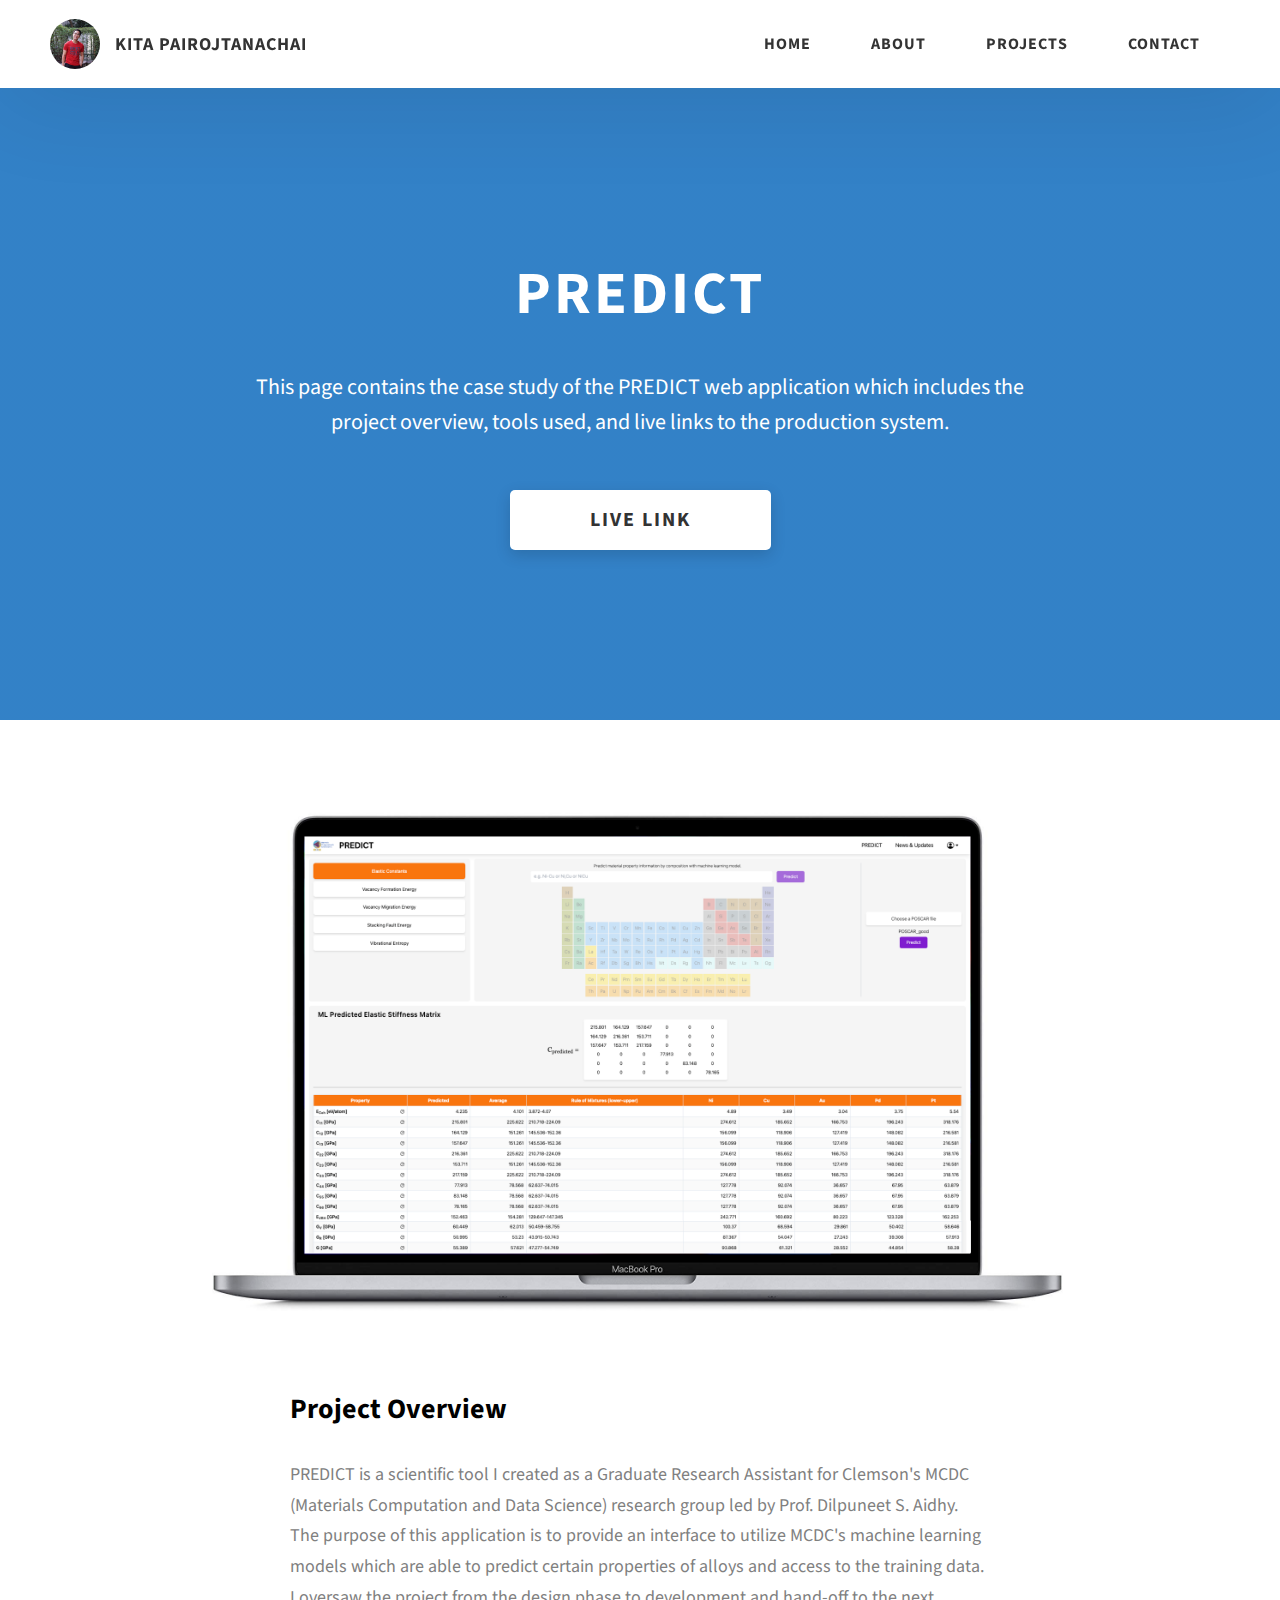
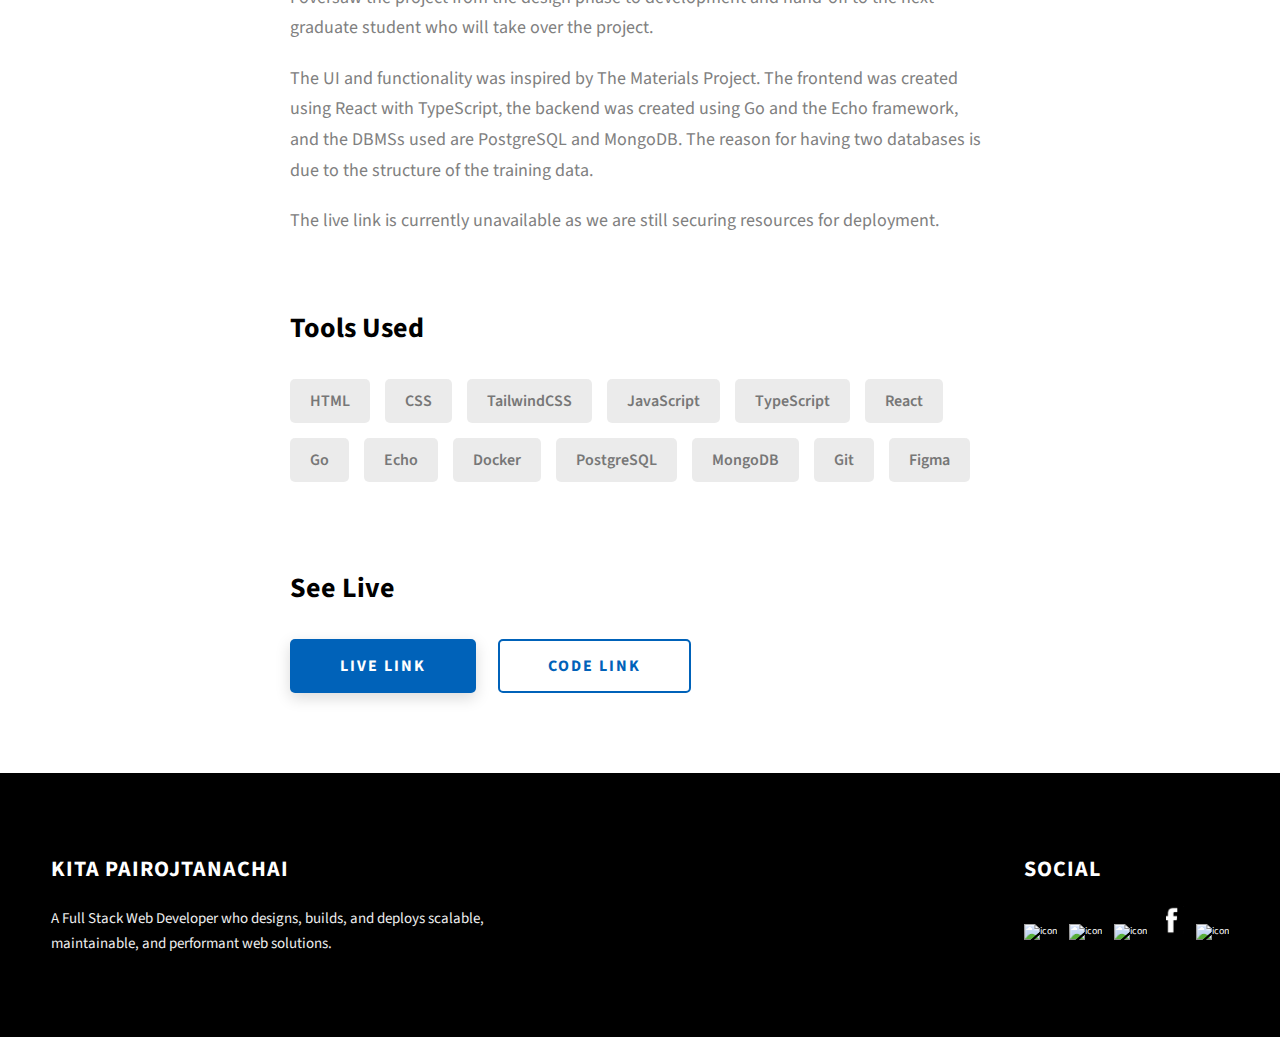
==== project-predict.html @ 4d2ec71a "first commit" ====
<!DOCTYPE html>
<html lang="en">
  <head>
    <meta charset="UTF-8" />
    <meta name="viewport" content="width=device-width, initial-scale=1.0" />
    <meta http-equiv="X-UA-Compatible" content="ie=edge" />
    <title>Case Study of PREDICT</title>
    <meta name="description" content="Case study page of PREDICT" />

    <link rel="stylesheet" href="css/style.css" />

    <link rel="preconnect" href="https://fonts.googleapis.com" />
    <link rel="preconnect" href="https://fonts.gstatic.com" crossorigin />
    <link
      href="https://fonts.googleapis.com/css2?family=Source+Sans+Pro:wght@400;600;700;900&display=swap"
      rel="stylesheet"
    />
  </head>
  <body>
    <header class="header">
      <div class="header__content">
        <div class="header__logo-container">
          <div class="header__logo-img-cont">
            <img
              src="./assets/png/profile.png"
              alt="Ram Maheshwari Logo Image"
              class="header__logo-img"
            />
          </div>
          <span class="header__logo-sub">Kita Pairojtanachai</span>
        </div>
        <div class="header__main">
          <ul class="header__links">
            <li class="header__link-wrapper">
              <a href="./index.html" class="header__link"> Home </a>
            </li>
            <li class="header__link-wrapper">
              <a href="./index.html#about" class="header__link">About </a>
            </li>
            <li class="header__link-wrapper">
              <a href="./index.html#projects" class="header__link">
                Projects
              </a>
            </li>
            <li class="header__link-wrapper">
              <a href="./index.html#contact" class="header__link"> Contact </a>
            </li>
          </ul>
          <div class="header__main-ham-menu-cont">
            <img
              src="./assets/svg/ham-menu.svg"
              alt="hamburger menu"
              class="header__main-ham-menu"
            />
            <img
              src="./assets/svg/ham-menu-close.svg"
              alt="hamburger menu close"
              class="header__main-ham-menu-close d-none"
            />
          </div>
        </div>
      </div>
      <div class="header__sm-menu">
        <div class="header__sm-menu-content">
          <ul class="header__sm-menu-links">
            <li class="header__sm-menu-link">
              <a href="./index.html"> Home </a>
            </li>

            <li class="header__sm-menu-link">
              <a href="./index.html#about"> About </a>
            </li>

            <li class="header__sm-menu-link">
              <a href="./index.html#projects"> Projects </a>
            </li>

            <li class="header__sm-menu-link">
              <a href="./index.html#contact"> Contact </a>
            </li>
          </ul>
        </div>
      </div>
    </header>
    <section class="project-cs-hero">
      <div class="project-cs-hero__content">
        <h1 class="heading-primary">PREDICT</h1>
        <div class="project-cs-hero__info">
          <p class="text-primary">
            This page contains the case study of the PREDICT web application
            which includes the project overview, tools used, and live links to
            the production system.
          </p>
        </div>
        <div class="project-cs-hero__cta">
          <a href="#" class="btn btn--bg" target="_blank">Live Link</a>
        </div>
      </div>
    </section>
    <section class="project-details">
      <div class="main-container">
        <div class="project-details__content">
          <div class="project-details__showcase-img-cont">
            <img
              src="./assets/png/project-predict.png"
              alt="Project Image"
              class="project-details__showcase-img"
            />
          </div>
          <div class="project-details__content-main">
            <div class="project-details__desc">
              <h3 class="project-details__content-title">Project Overview</h3>
              <p class="project-details__desc-para">
                PREDICT is a scientific tool I created as a Graduate Research
                Assistant for Clemson's MCDC (Materials Computation and Data
                Science) research group led by Prof. Dilpuneet S. Aidhy. The
                purpose of this application is to provide an interface to
                utilize MCDC's machine learning models which are able to predict
                certain properties of alloys and access to the training data. I
                oversaw the project from the design phase to development and
                hand-off to the next graduate student who will take over the
                project.
              </p>
              <p class="project-details__desc-para">
                The UI and functionality was inspired by The Materials Project.
                The frontend was created using React with TypeScript, the
                backend was created using Go and the Echo framework, and the
                DBMSs used are PostgreSQL and MongoDB. The reason for having two
                databases is due to the structure of the training data.
              </p>
              <p class="project-details__desc-para">
                The live link is currently unavailable as we are still securing
                resources for deployment.
              </p>
            </div>
            <div class="project-details__tools-used">
              <h3 class="project-details__content-title">Tools Used</h3>
              <div class="skills">
                <div class="skills__skill">HTML</div>
                <div class="skills__skill">CSS</div>
                <div class="skills__skill">TailwindCSS</div>
                <div class="skills__skill">JavaScript</div>
                <div class="skills__skill">TypeScript</div>
                <div class="skills__skill">React</div>
                <div class="skills__skill">Go</div>
                <div class="skills__skill">Echo</div>
                <div class="skills__skill">Docker</div>
                <div class="skills__skill">PostgreSQL</div>
                <div class="skills__skill">MongoDB</div>
                <div class="skills__skill">Git</div>
                <div class="skills__skill">Figma</div>
              </div>
            </div>
            <div class="project-details__links">
              <h3 class="project-details__content-title">See Live</h3>
              <a
                href="#"
                class="btn btn--med btn--theme project-details__links-btn"
                target="_blank"
                >Live Link</a
              >
              <a
                href="#"
                class="btn btn--med btn--theme-inv project-details__links-btn"
                target="_blank"
                >Code Link</a
              >
            </div>
          </div>
        </div>
      </div>
    </section>
    <footer class="main-footer">
      <div class="main-container">
        <div class="main-footer__upper">
          <div class="main-footer__row main-footer__row-1">
            <h2 class="heading heading-sm main-footer__heading-sm">
              <span>Social</span>
            </h2>
            <div class="main-footer__social-cont">
              <a
                target="_blank"
                rel="noreferrer"
                href="https://www.linkedin.com/in/chris-kpc/"
              >
                <img
                  class="main-footer__icon"
                  src="./assets/png/linkedin-ico.png"
                  alt="icon"
                />
              </a>
              <a
                target="_blank"
                rel="noreferrer"
                href="https://github.com/KitaPDev"
              >
                <img
                  class="main-footer__icon"
                  src="./assets/png/github-ico.png"
                  alt="icon"
                />
              </a>
              <a
                target="_blank"
                rel="noreferrer"
                href="https://twitter.com/Kita_P1"
              >
                <img
                  class="main-footer__icon"
                  src="./assets/png/twitter-ico.png"
                  alt="icon"
                />
              </a>
              <a
                target="_blank"
                rel="noreferrer"
                href="https://www.facebook.com/kita.pairojtanachai/"
              >
                <img
                  class="main-footer__icon"
                  src="./assets/png/fb-ico.png"
                  alt="icon"
                />
              </a>
              <a
                target="_blank"
                rel="noreferrer"
                href="https://www.instagram.com/chris.kpc/"
              >
                <img
                  class="main-footer__icon main-footer__icon--mr-none"
                  src="./assets/png/insta-ico.png"
                  alt="icon"
                />
              </a>
            </div>
          </div>
          <div class="main-footer__row main-footer__row-2">
            <h4 class="heading heading-sm text-lt">Kita Pairojtanachai</h4>
            <p class="main-footer__short-desc">
              A Full Stack Web Developer who designs, builds, and deploys
              scalable, maintainable, and performant web solutions.
            </p>
          </div>
        </div>
      </div>
    </footer>
    <script src="./index.js"></script>
  </body>
</html>
---- css/style.css ----
/*
0 - 600px:      Phone
600 - 900px:    Tablet portrait
900 - 1200px:   Tablet landscape
[1200 - 1800] is where our normal styles apply
1800px + :      Big desktop
$breakpoint arguement choices:
- phone
- tab-port
- tab-land
- big-desktop

Inside media queries 1em is always 16px i.e 1em = 16px at every screen size only inside media queries
*/
*,
*::after,
*::before {
  margin: 0;
  padding: 0;
  box-sizing: inherit;
  font-family: inherit;
}

html {
  font-size: 62.5%;
  scroll-behavior: smooth;
}
@media only screen and (max-width: 75em) {
  html {
    font-size: 59%;
  }
}
@media only screen and (max-width: 56.25em) {
  html {
    font-size: 56%;
  }
}
@media only screen and (min-width: 112.5em) {
  html {
    font-size: 65%;
  }
}

body {
  box-sizing: border-box;
  position: relative;
  line-height: 1.5;
  font-family: sans-serif;
  overflow-x: hidden;
  overflow-y: scroll;
  font-family: "Source Sans Pro", sans-serif;
}

a {
  text-decoration: none;
  color: inherit;
}

li {
  list-style: none;
}

input:focus,
button:focus,
a:focus,
textarea:focus {
  outline: none;
}

button {
  border: none;
  cursor: pointer;
}

textarea {
  resize: none;
}

.heading-primary {
  font-size: 6rem;
  text-transform: uppercase;
  letter-spacing: 3px;
  text-align: center;
}
@media only screen and (max-width: 37.5em) {
  .heading-primary {
    font-size: 4.5rem;
  }
}

.heading-sec__mb-bg {
  margin-bottom: 11rem;
}
@media only screen and (max-width: 56.25em) {
  .heading-sec__mb-bg {
    margin-bottom: 8rem;
  }
}

.heading-sec__mb-med {
  margin-bottom: 9rem;
}
@media only screen and (max-width: 56.25em) {
  .heading-sec__mb-med {
    margin-bottom: 8rem;
  }
}

.heading-sec__main {
  display: block;
  font-size: 4rem;
  text-transform: uppercase;
  letter-spacing: 1px;
  letter-spacing: 3px;
  text-align: center;
  margin-bottom: 3.5rem;
  position: relative;
}
.heading-sec__main--lt {
  color: #fff;
}
.heading-sec__main--lt::after {
  content: "";
  background: #fff !important;
}
.heading-sec__main::after {
  content: "";
  position: absolute;
  top: calc(100% + 1.5rem);
  height: 5px;
  width: 3rem;
  background: #0062b9;
  left: 50%;
  transform: translateX(-50%);
  border-radius: 5px;
}
@media only screen and (max-width: 37.5em) {
  .heading-sec__main::after {
    top: calc(100% + 1.2rem);
  }
}

.heading-sec__sub {
  display: block;
  text-align: center;
  color: #777;
  font-size: 2rem;
  font-weight: 500;
  max-width: 80rem;
  margin: auto;
  line-height: 1.6;
}
@media only screen and (max-width: 37.5em) {
  .heading-sec__sub {
    font-size: 1.8rem;
  }
}
.heading-sec__sub--lt {
  color: #eee;
}

.heading-sm {
  font-size: 2.2rem;
  text-transform: uppercase;
  letter-spacing: 1px;
}

.main-container {
  max-width: 120rem;
  margin: auto;
  width: 92%;
}

.btn {
  background: #fff;
  color: #333;
  text-transform: uppercase;
  letter-spacing: 2px;
  display: inline-block;
  font-weight: 700;
  border-radius: 5px;
  box-shadow: 0 5px 15px 0 rgba(0, 0, 0, 0.15);
  transition: transform 0.3s;
}
.btn:hover {
  transform: translateY(-3px);
}
.btn--bg {
  padding: 1.5rem 8rem;
  font-size: 2rem;
}
.btn--med {
  padding: 1.5rem 5rem;
  font-size: 1.6rem;
}
.btn--theme {
  background: #0062b9;
  color: #fff;
}
.btn--theme-inv {
  color: #0062b9;
  background: #fff;
  border: 2px solid #0062b9;
  box-shadow: none;
  padding: calc(1.5rem - 2px) calc(5rem - 2px);
}

.sec-pad {
  padding: 12rem 0;
}
@media only screen and (max-width: 56.25em) {
  .sec-pad {
    padding: 8rem 0;
  }
}

.text-primary {
  color: #fff;
  font-size: 2.2rem;
  text-align: center;
  width: 100%;
  line-height: 1.6;
}
@media only screen and (max-width: 37.5em) {
  .text-primary {
    font-size: 2rem;
  }
}

.d-none {
  display: none;
}

.home-hero {
  color: #fff;
  background: linear-gradient(
      to right,
      rgba(0, 98, 185, 0.8),
      rgba(0, 98, 185, 0.8)
    ),
    url(../../assets/svg/common-bg.svg);
  background-position: center;
  height: 100vh;
  min-height: 80rem;
  max-height: 120rem;
  position: relative;
}
@media only screen and (max-width: 37.5em) {
  .home-hero {
    height: unset;
    min-height: unset;
  }
}
.home-hero__socials {
  position: absolute;
  top: 50%;
  border: 2px solid #eee;
  border-left: 2px solid #eee;
  transform: translateY(-50%);
}
@media only screen and (max-width: 56.25em) {
  .home-hero__socials {
    display: none;
  }
}
.home-hero__mouse-scroll-cont {
  position: absolute;
  bottom: 3%;
  left: 50%;
  transform: translateX(-50%);
}
@media only screen and (max-width: 37.5em) {
  .home-hero__mouse-scroll-cont {
    display: none;
  }
}
.home-hero__social {
  width: 5rem;
}
.home-hero__social-icon-link {
  width: 100%;
  display: block;
  padding: 1.2rem;
  border-bottom: 2px solid #eee;
  transition: background 0.3s;
}
.home-hero__social-icon-link:hover {
  background: rgba(255, 255, 255, 0.1);
}
.home-hero__social-icon-link--bd-none {
  border-bottom: 0;
}
.home-hero__social-icon {
  width: 100%;
}
.home-hero__content {
  position: absolute;
  top: 50%;
  left: 50%;
  transform: translate(-50%, -50%);
  max-width: 90rem;
  width: 92%;
}
@media only screen and (max-width: 37.5em) {
  .home-hero__content {
    padding: 19rem 0 13rem 0;
    margin: auto;
    position: static;
    transform: translate(0, 0);
  }
}
.home-hero__info {
  margin: 3rem auto 0 auto;
  max-width: 80rem;
}
.home-hero__cta {
  margin-top: 5rem;
  text-align: center;
}

.about {
  background: #fafafa;
}
.about__content {
  display: grid;
  grid-template-columns: 1fr 1fr;
  grid-gap: 10rem;
}
@media only screen and (max-width: 56.25em) {
  .about__content {
    grid-template-columns: 1fr;
    grid-gap: 8rem;
  }
}
.about__content-title {
  font-weight: 700;
  font-size: 2.8rem;
  margin-bottom: 3rem;
}
@media only screen and (max-width: 37.5em) {
  .about__content-title {
    font-size: 2.4rem;
  }
}
.about__content-details-para {
  font-size: 1.8rem;
  color: grey;
  max-width: 60rem;
  line-height: 1.7;
  margin-bottom: 1rem;
}
.about__content-details-para--hl {
  font-weight: 700;
  margin: 0 3px;
}
.about__content-details-para:last-child {
  margin-bottom: 4rem;
}

.projects__row {
  display: grid;
  grid-template-columns: 1.5fr 1fr;
  grid-gap: 5rem;
  margin-bottom: 11rem;
}
@media only screen and (max-width: 56.25em) {
  .projects__row {
    grid-template-columns: 1fr;
    grid-gap: 2rem;
    margin-bottom: 8rem;
  }
}
@media only screen and (max-width: 56.25em) {
  .projects__row {
    text-align: center;
  }
}
.projects__row:last-child {
  margin-bottom: 0;
}
.projects__row-img-cont {
  overflow: hidden;
}
.projects__row-img {
  width: 100%;
  display: block;
  object-fit: cover;
}
.projects__row-content {
  padding: 2rem 0;
  display: flex;
  justify-content: center;
  flex-direction: column;
  align-items: flex-start;
}
@media only screen and (max-width: 56.25em) {
  .projects__row-content {
    align-items: center;
  }
}
.projects__row-content-title {
  font-weight: 700;
  font-size: 2.8rem;
  margin-bottom: 2rem;
}
@media only screen and (max-width: 37.5em) {
  .projects__row-content-title {
    font-size: 2.4rem;
  }
}
.projects__row-content-desc {
  font-size: 1.8rem;
  color: grey;
  max-width: 60rem;
  line-height: 1.7;
  margin-bottom: 3rem;
}
@media only screen and (max-width: 37.5em) {
  .projects__row-content-desc {
    font-size: 1.7rem;
  }
}

.contact {
  background: linear-gradient(
      to right,
      rgba(0, 98, 185, 0.8),
      rgba(0, 98, 185, 0.8)
    ),
    url(../../assets/svg/common-bg.svg);
  background-size: cover;
  background-position: center;
}
.contact__form-container {
  box-shadow: 0 0 10px rgba(0, 0, 0, 0.1);
  background: white;
  padding: 4rem;
  margin-top: 6rem;
  max-width: 80rem;
  text-align: right;
  width: 95%;
  border-radius: 5px;
  margin: 5rem auto 0 auto;
}
@media only screen and (max-width: 37.5em) {
  .contact__form-container {
    padding: 3rem;
  }
}
.contact__form-field {
  margin-bottom: 4rem;
}
@media only screen and (max-width: 37.5em) {
  .contact__form-field {
    margin-bottom: 3rem;
  }
}
.contact__form-label {
  color: #666;
  font-size: 1.4rem;
  letter-spacing: 1px;
  font-weight: 700;
  margin-bottom: 1rem;
  display: block;
  text-align: left;
}
.contact__form-input {
  color: #333;
  padding: 2rem;
  width: 100%;
  border: 1px solid #ebebeb;
  font-size: 1.6rem;
  letter-spacing: 0px;
  background: #f0f0f0;
  border-radius: 5px;
  font-weight: 600;
  /* Code for Modern Browsers */
  /* Code for WebKit, Blink, Edge */
  /* Code for Internet Explorer 10-11 */
  /* Code for Microsoft Edge */
  /* Code for Mozilla Firefox 4 to 18 */
  /* Code for Mozilla Firefox 19+ */
}
.contact__form-input::placeholder {
  color: #999;
  font-weight: 600;
  font-size: 1.6rem;
}
.contact__form-input::-webkit-input-placeholder {
  color: #999;
  font-weight: 600;
  font-size: 1.6rem;
}
.contact__form-input:-ms-input-placeholder {
  color: #999;
  font-weight: 600;
  font-size: 1.6rem;
}
.contact__form-input::-ms-input-placeholder {
  color: #999;
  font-weight: 600;
  font-size: 1.6rem;
}
.contact__form-input:-moz-placeholder {
  opacity: 1;
  color: #999;
  font-weight: 600;
  font-size: 1.6rem;
}
.contact__form-input::-moz-placeholder {
  opacity: 1;
  color: #999;
  font-weight: 600;
  font-size: 1.6rem;
}
.contact__btn {
  width: 30%;
  padding: 2rem 4rem;
  font-size: 1.6rem;
}
@media only screen and (max-width: 37.5em) {
  .contact__btn {
    width: 100%;
  }
}

.project-cs-hero {
  color: #fff;
  background: linear-gradient(
      to right,
      rgba(0, 98, 185, 0.8),
      rgba(0, 98, 185, 0.8)
    ),
    url(../../assets/svg/common-bg.svg);
  background-size: cover;
  background-position: center;
  position: relative;
}
@media only screen and (max-width: 37.5em) {
  .project-cs-hero {
    height: unset;
    min-height: unset;
  }
}
.project-cs-hero__content {
  padding: 25rem 0 17rem 0;
  max-width: 90rem;
  width: 92%;
  margin: auto;
}
@media only screen and (max-width: 37.5em) {
  .project-cs-hero__content {
    padding: 19rem 0 13rem 0;
    margin: auto;
    position: static;
    transform: translate(0, 0);
  }
}
.project-cs-hero__info {
  margin: 3rem auto 0 auto;
  max-width: 80rem;
}
.project-cs-hero__cta {
  margin-top: 5rem;
  text-align: center;
}

.project-details__content {
  padding: 8rem 0;
  max-width: 90rem;
  margin: auto;
}
.project-details__content-title {
  font-weight: 700;
  font-size: 2.8rem;
  margin-bottom: 3rem;
}
@media only screen and (max-width: 37.5em) {
  .project-details__content-title {
    font-size: 2.4rem;
  }
}

.project-details__showcase-img-cont {
  width: 100%;
  margin-bottom: 6rem;
}

.project-details__showcase-img {
  width: 100%;
}

.project-details__content-main {
  width: 100%;
  max-width: 70rem;
  margin: auto;
}

.project-details__desc {
  margin: 0 0 7rem 0;
}
.project-details__desc-para {
  font-size: 1.8rem;
  line-height: 1.7;
  color: grey;
  margin-bottom: 2rem;
}

.project-details__tools-used {
  margin: 0 0 7rem 0;
}
.project-details__tools-used-list {
  display: flex;
  flex-wrap: wrap;
}
.project-details__tools-used-item {
  padding: 1rem 2rem;
  margin-bottom: 1.5rem;
  margin-right: 1.5rem;
  font-size: 1.6rem;
  background: rgba(153, 153, 153, 0.2);
  border-radius: 5px;
  font-weight: 600;
  color: #777;
}

.project-details__links {
  margin: 0 0;
}
.project-details__links-btn {
  margin-right: 2rem;
}
@media only screen and (max-width: 37.5em) {
  .project-details__links-btn {
    margin-right: 0;
    width: 70%;
    margin-bottom: 2rem;
    text-align: center;
  }
}
.project-details__links-btn:last-child {
  margin: 0;
}
@media only screen and (max-width: 37.5em) {
  .project-details__links-btn:last-child {
    margin: 0;
  }
}

.header {
  position: fixed;
  width: 100%;
  z-index: 1000;
  background: #000;
  background: #fff;
  box-shadow: 0 10px 100px rgba(0, 0, 0, 0.1);
}
.header__content {
  display: flex;
  align-items: center;
  justify-content: space-between;
  padding: 1rem 5rem;
}
@media only screen and (max-width: 56.25em) {
  .header__content {
    padding: 0 2rem;
  }
}
.header__logo-container {
  display: flex;
  align-items: center;
  cursor: pointer;
  color: #333;
  transition: color 0.3s;
}
.header__logo-container:hover {
  color: #0062b9;
}
.header__logo-img-cont {
  width: 5rem;
  height: 5rem;
  border-radius: 50px;
  overflow: hidden;
  margin-right: 1.5rem;
  background: #0062b9;
}
@media only screen and (max-width: 56.25em) {
  .header__logo-img-cont {
    width: 4.5rem;
    height: 4.5rem;
    margin-right: 1.2rem;
  }
}
.header__logo-img {
  width: 100%;
  height: 100%;
  object-fit: cover;
  object-position: center;
  display: block;
}
.header__logo-sub {
  font-size: 1.8rem;
  text-transform: uppercase;
  font-weight: 700;
  letter-spacing: 1px;
}
.header__links {
  display: flex;
}
@media only screen and (max-width: 37.5em) {
  .header__links {
    display: none;
  }
}
.header__link {
  padding: 2.2rem 3rem;
  display: inline-block;
  font-size: 1.6rem;
  color: #333;
  text-transform: uppercase;
  letter-spacing: 1px;
  font-weight: 700;
  transition: color 0.3s;
}
.header__link:hover {
  color: #0062b9;
}
@media only screen and (max-width: 56.25em) {
  .header__link {
    padding: 3rem 1.8rem;
    font-size: 1.5rem;
  }
}
.header__main-ham-menu-cont {
  display: none;
  width: 3rem;
  padding: 2.2rem 0;
}
@media only screen and (max-width: 37.5em) {
  .header__main-ham-menu-cont {
    display: block;
  }
}
.header__main-ham-menu {
  width: 100%;
}
.header__main-ham-menu-close {
  width: 100%;
}
.header__sm-menu {
  background: #fff;
  position: absolute;
  width: 100%;
  top: 100%;
  visibility: hidden;
  opacity: 0;
  transition: all 0.3s;
  box-shadow: 0px 5px 5px 0px rgba(0, 0, 0, 0.1);
  -webkit-box-shadow: 0px 5px 5px 0px rgba(0, 0, 0, 0.1);
  -moz-box-shadow: 0px 5px 5px 0px rgba(0, 0, 0, 0.1);
}
.header__sm-menu--active {
  visibility: hidden;
  opacity: 0;
}
@media only screen and (max-width: 37.5em) {
  .header__sm-menu--active {
    visibility: visible;
    opacity: 1;
  }
}
.header__sm-menu-link a {
  display: block;
  text-decoration: none;
  padding: 2.5rem 3rem;
  font-size: 1.6rem;
  color: #333;
  text-align: right;
  border-bottom: 1px solid #eee;
  font-weight: 700;
  text-transform: uppercase;
  letter-spacing: 2px;
  transition: color 0.3s;
}
.header__sm-menu-link a:hover {
  color: #0062b9;
}
.header__sm-menu-link:first-child a {
  border-top: 1px solid #eee;
}
.header__sm-menu-link-last {
  border-bottom: 0;
}

.main-footer {
  background: #000;
  color: #fff;
}
.main-footer__upper {
  display: flex;
  justify-content: space-between;
  padding: 8rem 0;
}
@media only screen and (max-width: 56.25em) {
  .main-footer__upper {
    padding: 6rem 0;
  }
}
@media only screen and (max-width: 37.5em) {
  .main-footer__upper {
    display: block;
  }
}
.main-footer__row-1 {
  order: 2;
}
@media only screen and (max-width: 56.25em) {
  .main-footer__row-1 {
    margin-bottom: 5rem;
  }
}
.main-footer__row-2 {
  width: 40%;
  order: 1;
  max-width: 50rem;
}
@media only screen and (max-width: 56.25em) {
  .main-footer__row-2 {
    width: 100%;
  }
}
.main-footer__short-desc {
  margin-top: 2rem;
  color: #eee;
  font-size: 1.5rem;
  line-height: 1.7;
}
.main-footer__social-cont {
  margin-top: 2rem;
}
.main-footer__icon {
  margin-right: 1rem;
  width: 2.5rem;
}
.main-footer__icon--mr-none {
  margin-right: 0;
}
.main-footer__lower {
  padding: 4rem 0;
  border-top: 1px solid #444;
  color: #eee;
  font-size: 1.2rem;
  text-align: left;
  text-align: center;
}
.main-footer__lower a {
  text-decoration: underline;
  font-weight: bold;
  margin-left: 2px;
}
@media only screen and (max-width: 56.25em) {
  .main-footer__lower {
    padding: 3.5rem 0;
  }
}

.skills {
  display: flex;
  flex-wrap: wrap;
}
.skills__skill {
  padding: 1rem 2rem;
  margin-bottom: 1.5rem;
  margin-right: 1.5rem;
  font-size: 1.6rem;
  background: rgba(153, 153, 153, 0.2);
  border-radius: 5px;
  font-weight: 600;
  color: #777;
}

.mouse {
  width: 25px;
  height: 40px;
  border: 2px solid #eee;
  border-radius: 60px;
  position: relative;
  overflow: hidden;
}
.mouse::before {
  content: "";
  width: 5px;
  height: 5px;
  position: absolute;
  top: 7px;
  left: 50%;
  transform: translateX(-50%);
  background-color: #eee;
  border-radius: 50%;
  opacity: 1;
  animation: wheel 1.3s infinite;
  -webkit-animation: wheel 1.3s infinite;
}

@keyframes wheel {
  to {
    opacity: 0;
    top: 27px;
  }
}

@-webkit-keyframes wheel {
  to {
    opacity: 0;
    top: 27px;
  }
}
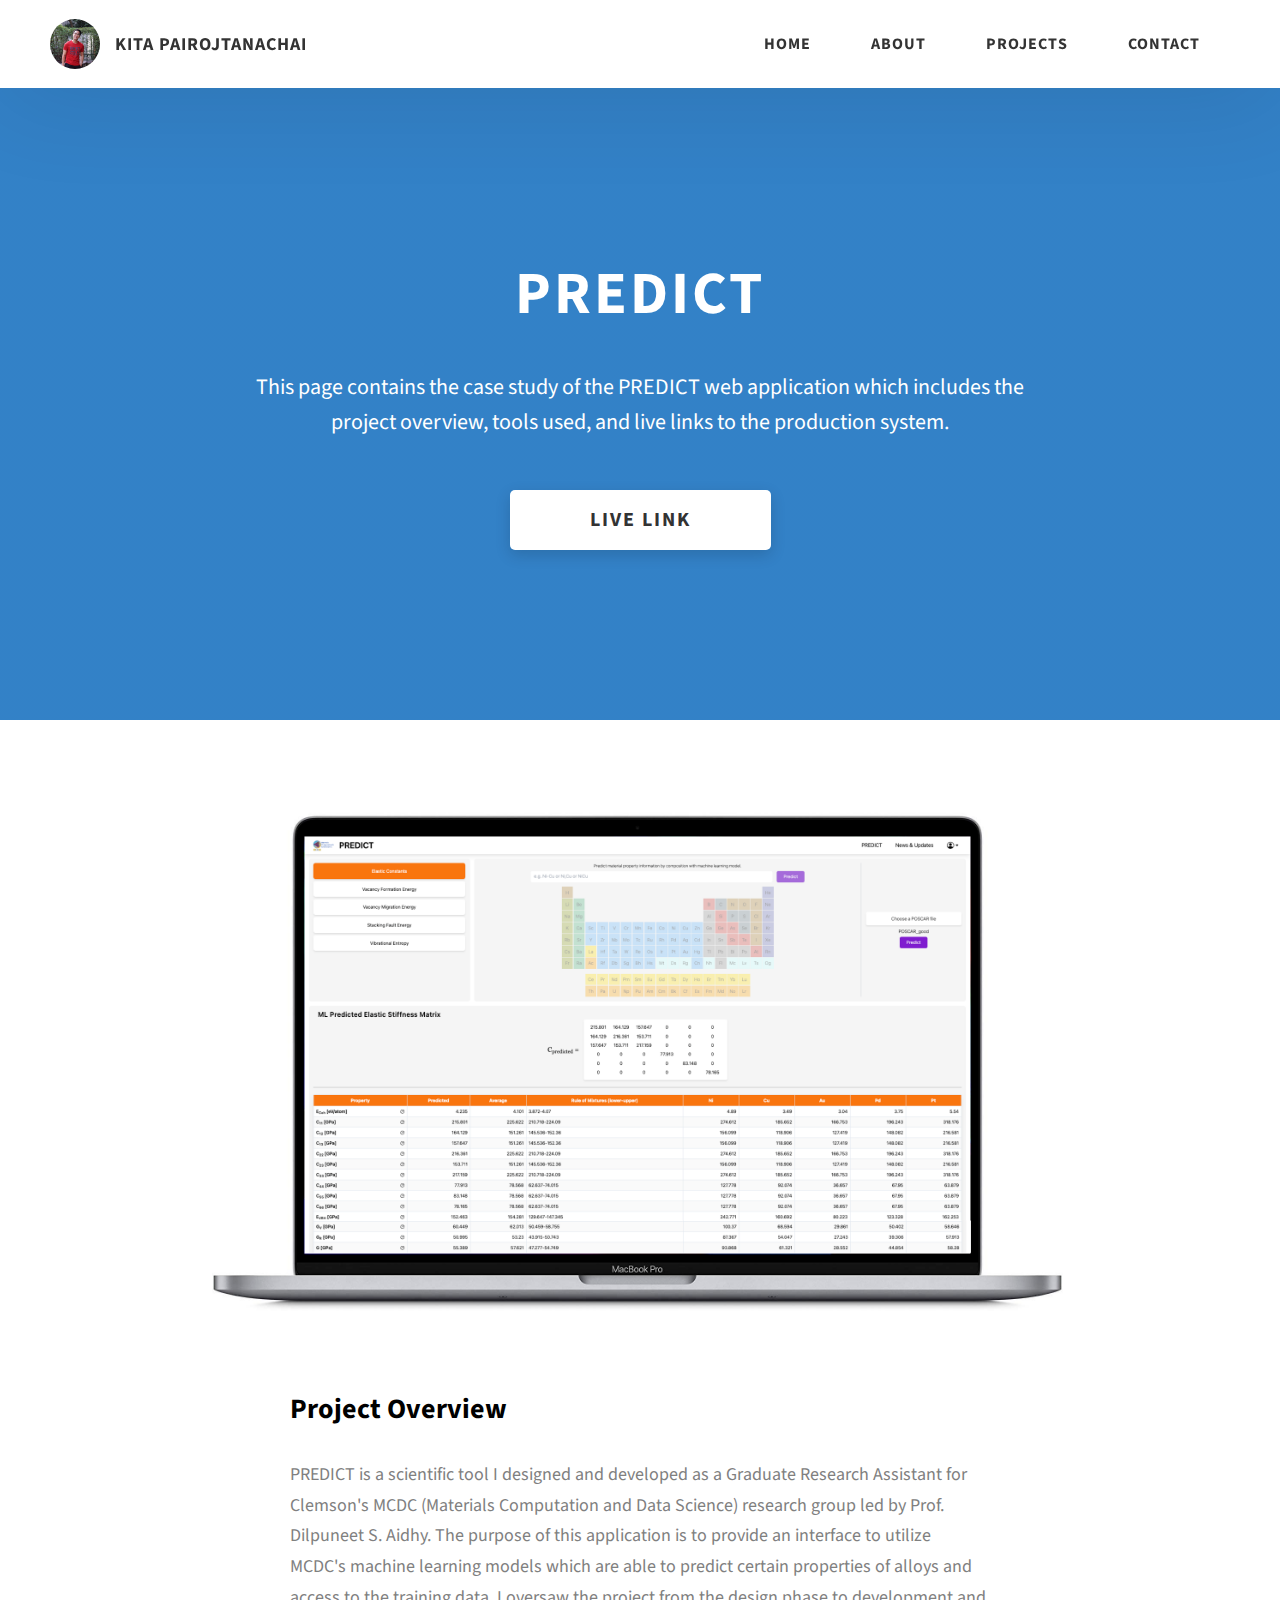
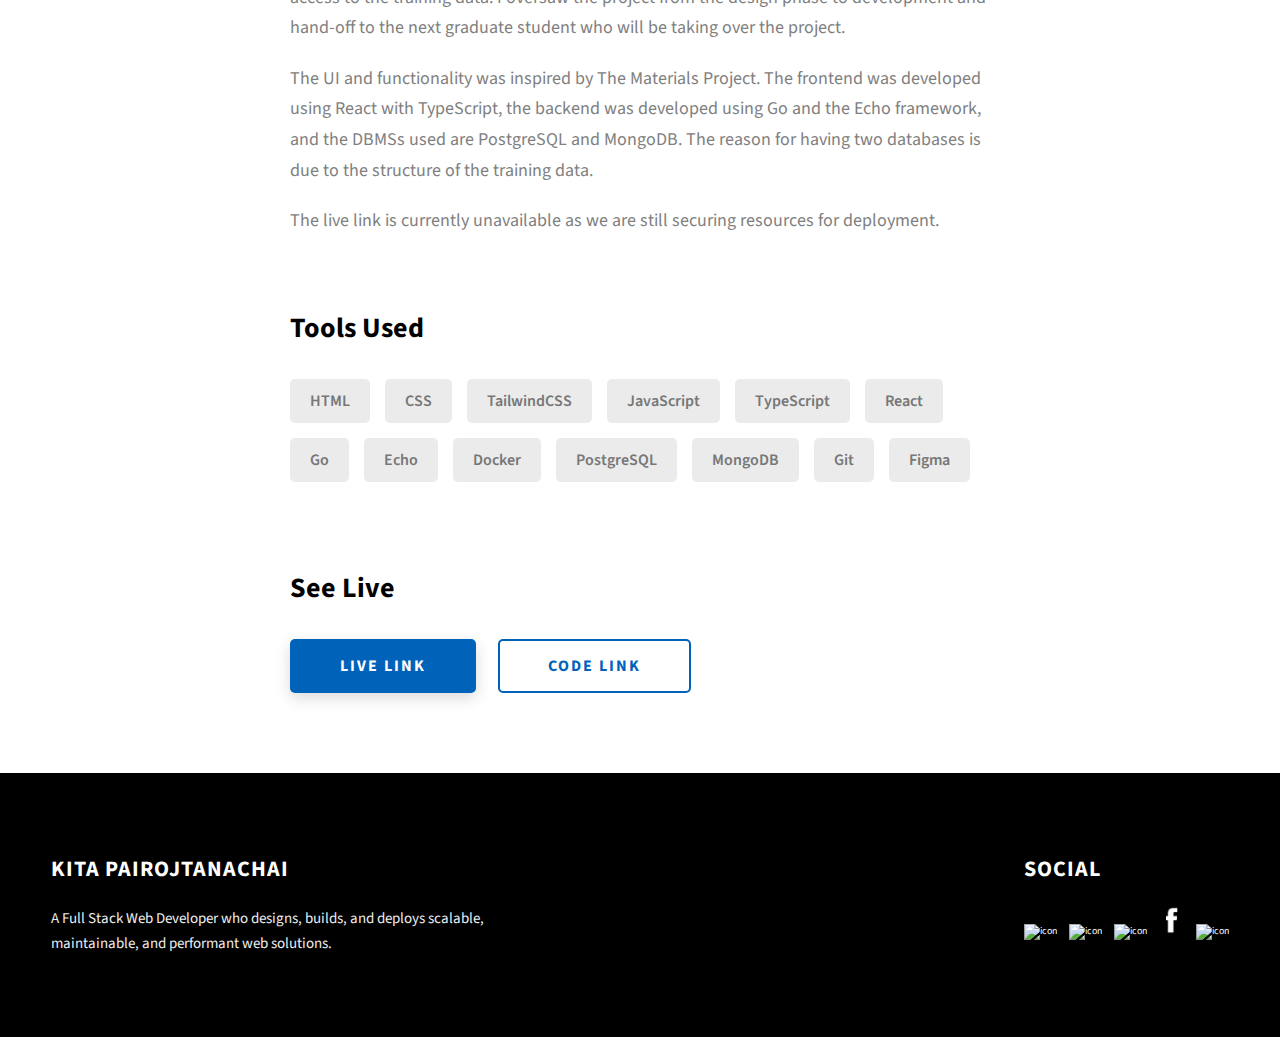
==== commit 666a2767: "update SRNL project; refactor" ====
--- a/project-predict.html
+++ b/project-predict.html
@@ -111,20 +111,20 @@
             <div class="project-details__desc">
               <h3 class="project-details__content-title">Project Overview</h3>
               <p class="project-details__desc-para">
-                PREDICT is a scientific tool I created as a Graduate Research
-                Assistant for Clemson's MCDC (Materials Computation and Data
-                Science) research group led by Prof. Dilpuneet S. Aidhy. The
-                purpose of this application is to provide an interface to
-                utilize MCDC's machine learning models which are able to predict
-                certain properties of alloys and access to the training data. I
-                oversaw the project from the design phase to development and
-                hand-off to the next graduate student who will take over the
-                project.
+                PREDICT is a scientific tool I designed and developed as a
+                Graduate Research Assistant for Clemson's MCDC (Materials
+                Computation and Data Science) research group led by Prof.
+                Dilpuneet S. Aidhy. The purpose of this application is to
+                provide an interface to utilize MCDC's machine learning models
+                which are able to predict certain properties of alloys and
+                access to the training data. I oversaw the project from the
+                design phase to development and hand-off to the next graduate
+                student who will be taking over the project.
               </p>
               <p class="project-details__desc-para">
                 The UI and functionality was inspired by The Materials Project.
-                The frontend was created using React with TypeScript, the
-                backend was created using Go and the Echo framework, and the
+                The frontend was developed using React with TypeScript, the
+                backend was developed using Go and the Echo framework, and the
                 DBMSs used are PostgreSQL and MongoDB. The reason for having two
                 databases is due to the structure of the training data.
               </p>
--- a/css/style.css
+++ b/css/style.css
@@ -189,6 +189,17 @@
   padding: 1.5rem 8rem;
   font-size: 2rem;
 }
+.btn--bg-resume {
+  margin-left: 2rem;
+}
+@media only screen and (max-width: 640px) {
+  .btn--bg-resume {
+    margin-top: 1rem;
+    margin-left: auto;
+    margin-right: auto;
+  }
+}
+
 .btn--med {
   padding: 1.5rem 5rem;
   font-size: 1.6rem;
@@ -731,6 +742,25 @@
     font-size: 1.5rem;
   }
 }
+.header__resume {
+  padding: 2.2rem 3rem;
+  display: inline-block;
+  font-size: 1.6rem;
+  color: #333;
+  text-transform: uppercase;
+  letter-spacing: 1px;
+  font-weight: 700;
+  transition: color 0.3s;
+}
+.header__resume:hover {
+  color: #03c988;
+}
+@media only screen and (max-width: 56.25em) {
+  .header__resume {
+    padding: 3rem 1.8rem;
+    font-size: 1.5rem;
+  }
+}
 .header__main-ham-menu-cont {
   display: none;
   width: 3rem;
@@ -790,6 +820,23 @@
 }
 .header__sm-menu-link-last {
   border-bottom: 0;
+}
+
+.header__sm-menu-resume a {
+  display: block;
+  text-decoration: none;
+  padding: 2.5rem 3rem;
+  font-size: 1.6rem;
+  color: #333;
+  text-align: right;
+  border-bottom: 1px solid #eee;
+  font-weight: 700;
+  text-transform: uppercase;
+  letter-spacing: 2px;
+  transition: color 0.3s;
+}
+.header__sm-menu-resume a:hover {
+  color: #03c988;
 }
 
 .main-footer {
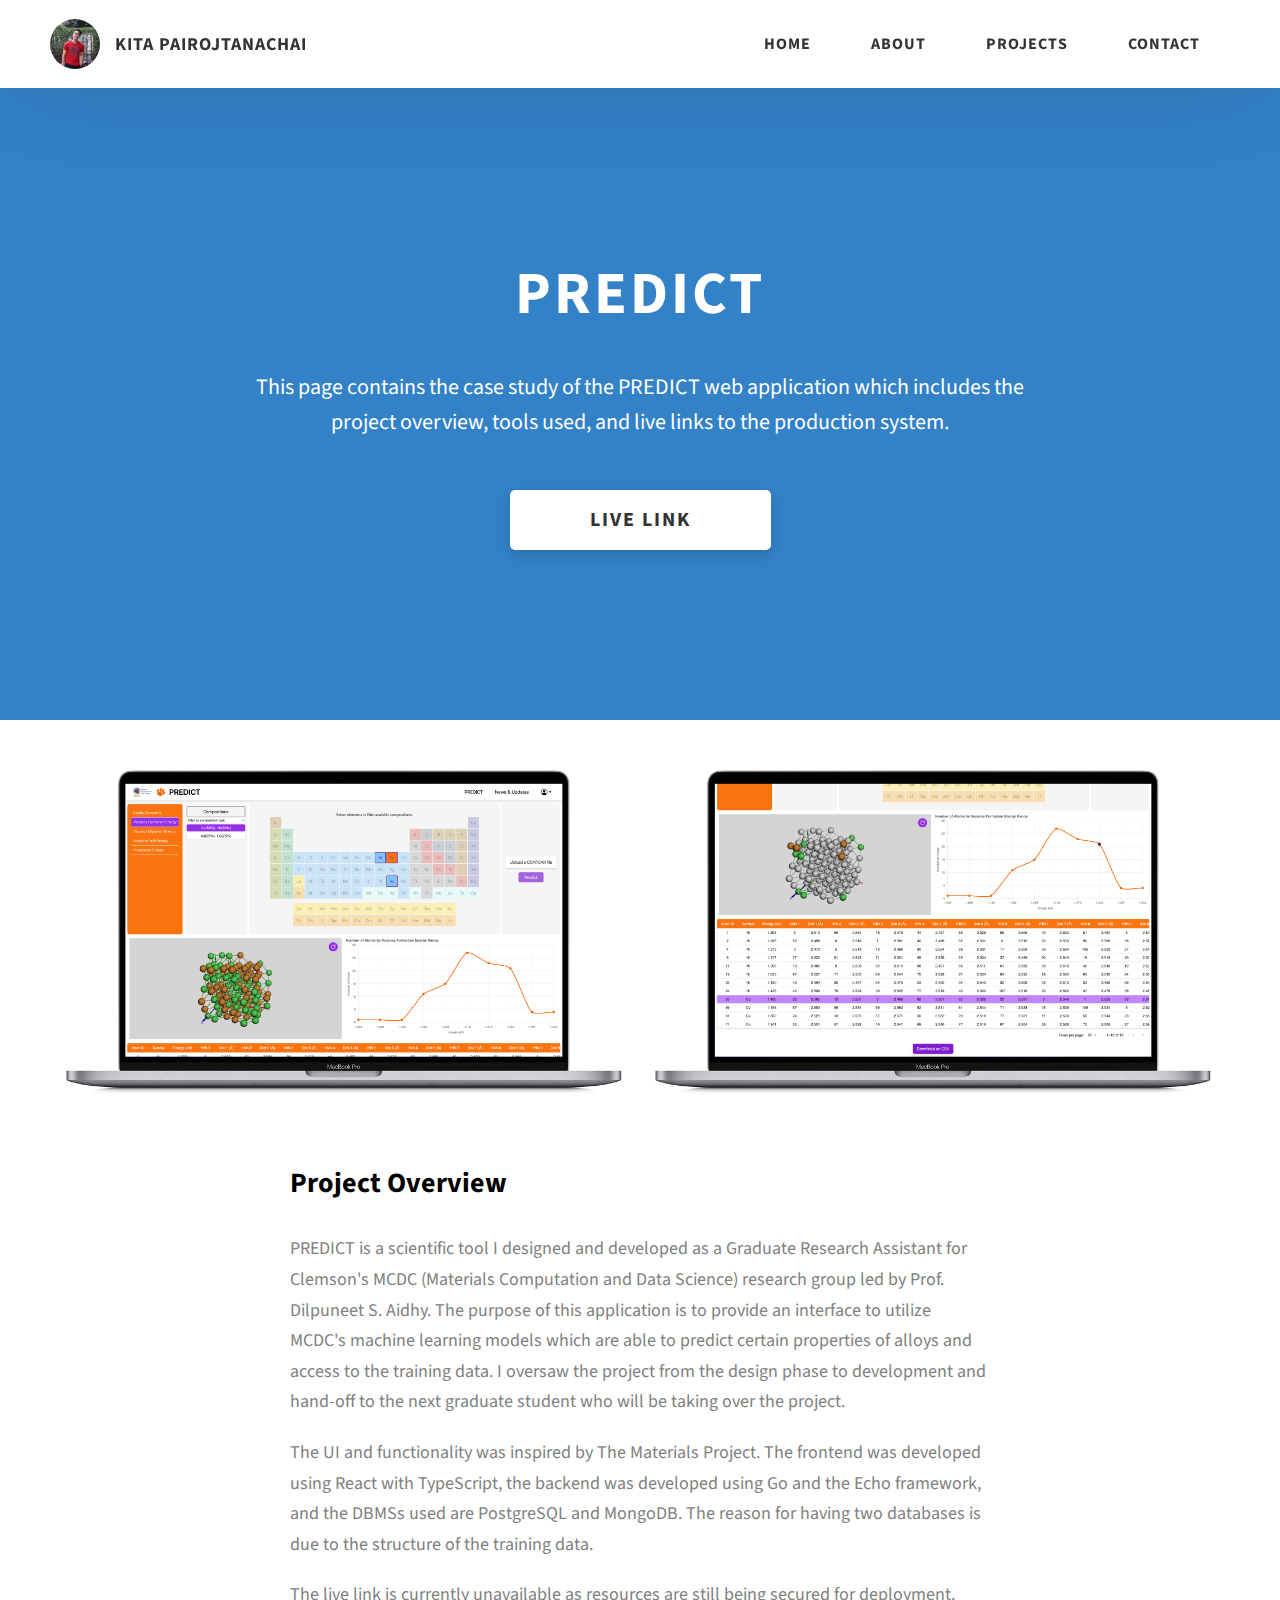
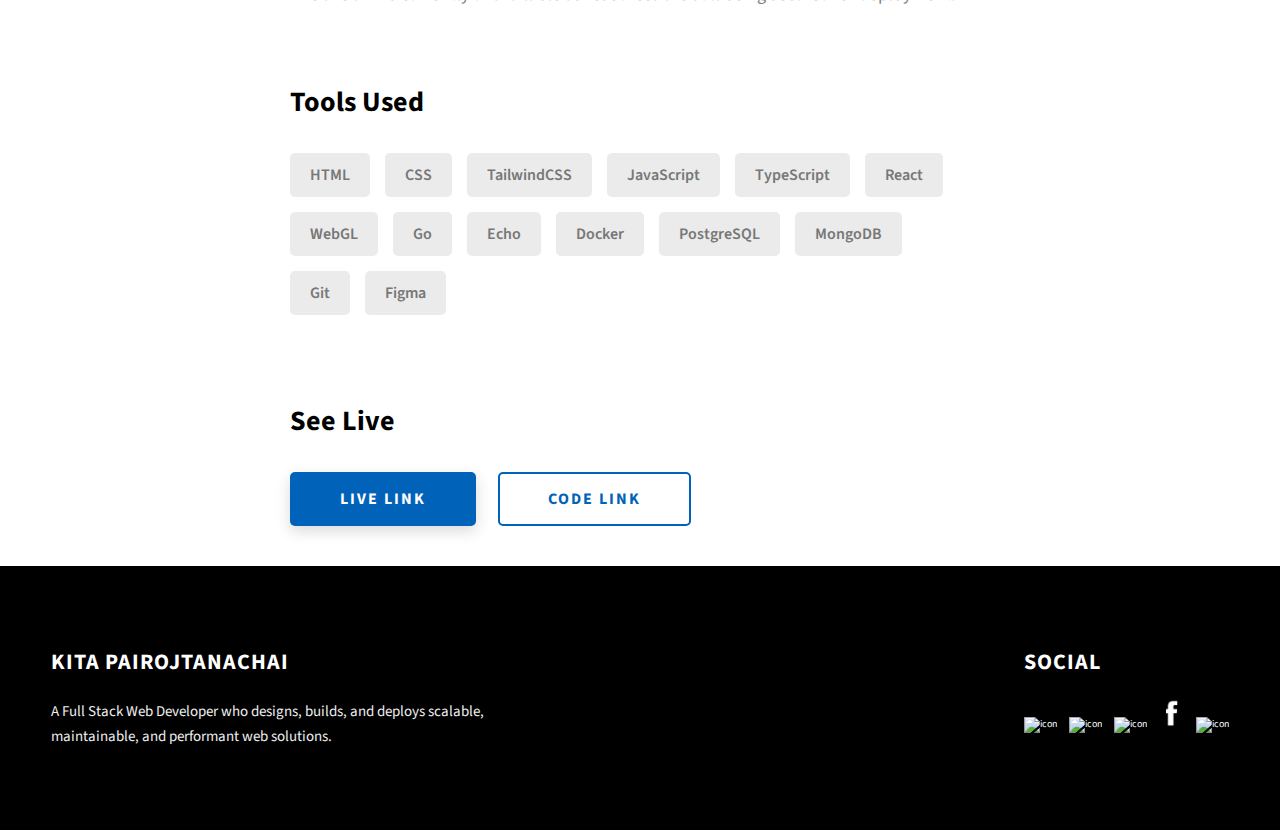
==== commit 7b3a3eca: "update project predict" ====
--- a/project-predict.html
+++ b/project-predict.html
@@ -99,12 +99,17 @@
     </section>
     <section class="project-details">
       <div class="main-container">
-        <div class="project-details__content">
-          <div class="project-details__showcase-img-cont">
+        <div class="project_predict-details__content">
+          <div class="project_predict-details__showcase-img-cont">
             <img
               src="./assets/png/project-predict.png"
               alt="Project Image"
-              class="project-details__showcase-img"
+              class="project_predict-details__showcase-img"
+            />
+            <img
+              src="./assets/png/project-predict-2.png"
+              alt="Project Image 2"
+              class="project_predict-details__showcase-img"
             />
           </div>
           <div class="project-details__content-main">
@@ -129,8 +134,8 @@
                 databases is due to the structure of the training data.
               </p>
               <p class="project-details__desc-para">
-                The live link is currently unavailable as we are still securing
-                resources for deployment.
+                The live link is currently unavailable as resources are still
+                being secured for deployment.
               </p>
             </div>
             <div class="project-details__tools-used">
@@ -142,6 +147,7 @@
                 <div class="skills__skill">JavaScript</div>
                 <div class="skills__skill">TypeScript</div>
                 <div class="skills__skill">React</div>
+                <div class="skills__skill">WebGL</div>
                 <div class="skills__skill">Go</div>
                 <div class="skills__skill">Echo</div>
                 <div class="skills__skill">Docker</div>
--- a/css/style.css
+++ b/css/style.css
@@ -592,6 +592,17 @@
   }
 }
 
+.project_predict-details__content {
+  padding: 4rem 0;
+  max-width: 120rem;
+  margin: auto;
+}
+@media only screen and (max-width: 37.5em) {
+  .project_predict-details__content-title {
+    font-size: 2.4rem;
+  }
+}
+
 .project-details__showcase-img-cont {
   width: 100%;
   margin-bottom: 6rem;
@@ -599,6 +610,16 @@
 
 .project-details__showcase-img {
   width: 100%;
+}
+
+.project_predict-details__showcase-img-cont {
+  width: 100%;
+  margin-bottom: 6rem;
+  display: flex;
+}
+
+.project_predict-details__showcase-img {
+  width: 50%;
 }
 
 .project-details__content-main {
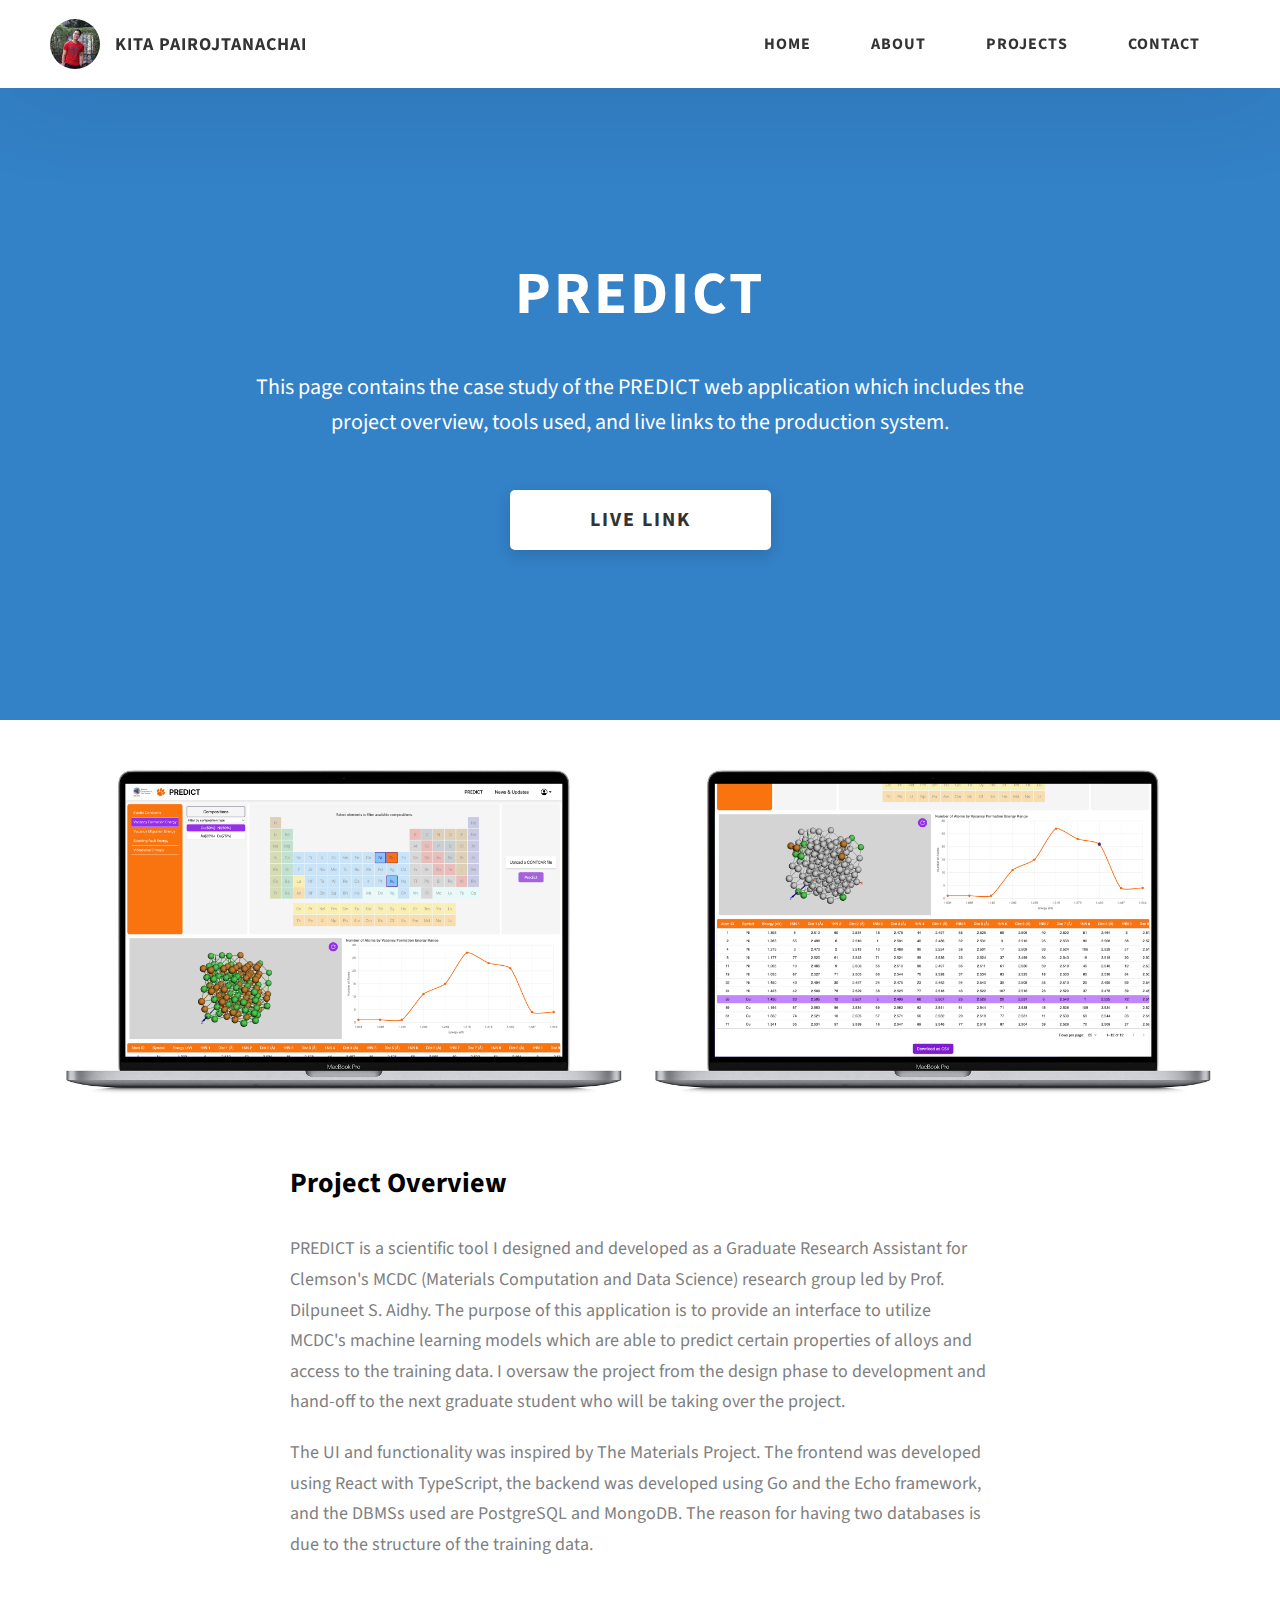
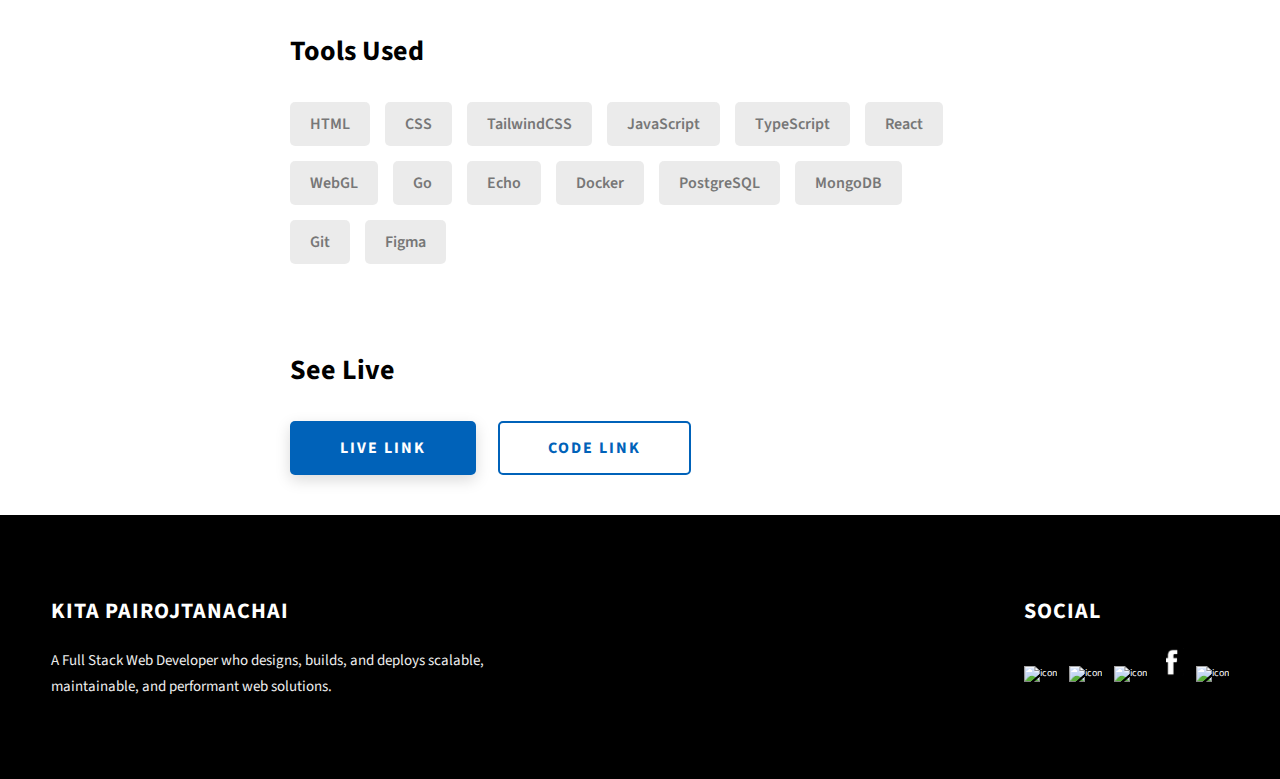
==== commit 5fbb4518: "updated live links" ====
--- a/project-predict.html
+++ b/project-predict.html
@@ -133,10 +133,6 @@
                 DBMSs used are PostgreSQL and MongoDB. The reason for having two
                 databases is due to the structure of the training data.
               </p>
-              <p class="project-details__desc-para">
-                The live link is currently unavailable as resources are still
-                being secured for deployment.
-              </p>
             </div>
             <div class="project-details__tools-used">
               <h3 class="project-details__content-title">Tools Used</h3>
@@ -160,7 +156,7 @@
             <div class="project-details__links">
               <h3 class="project-details__content-title">See Live</h3>
               <a
-                href="#"
+                href="https://predict.mcdc.cecas.clemson.edu/"
                 class="btn btn--med btn--theme project-details__links-btn"
                 target="_blank"
                 >Live Link</a
